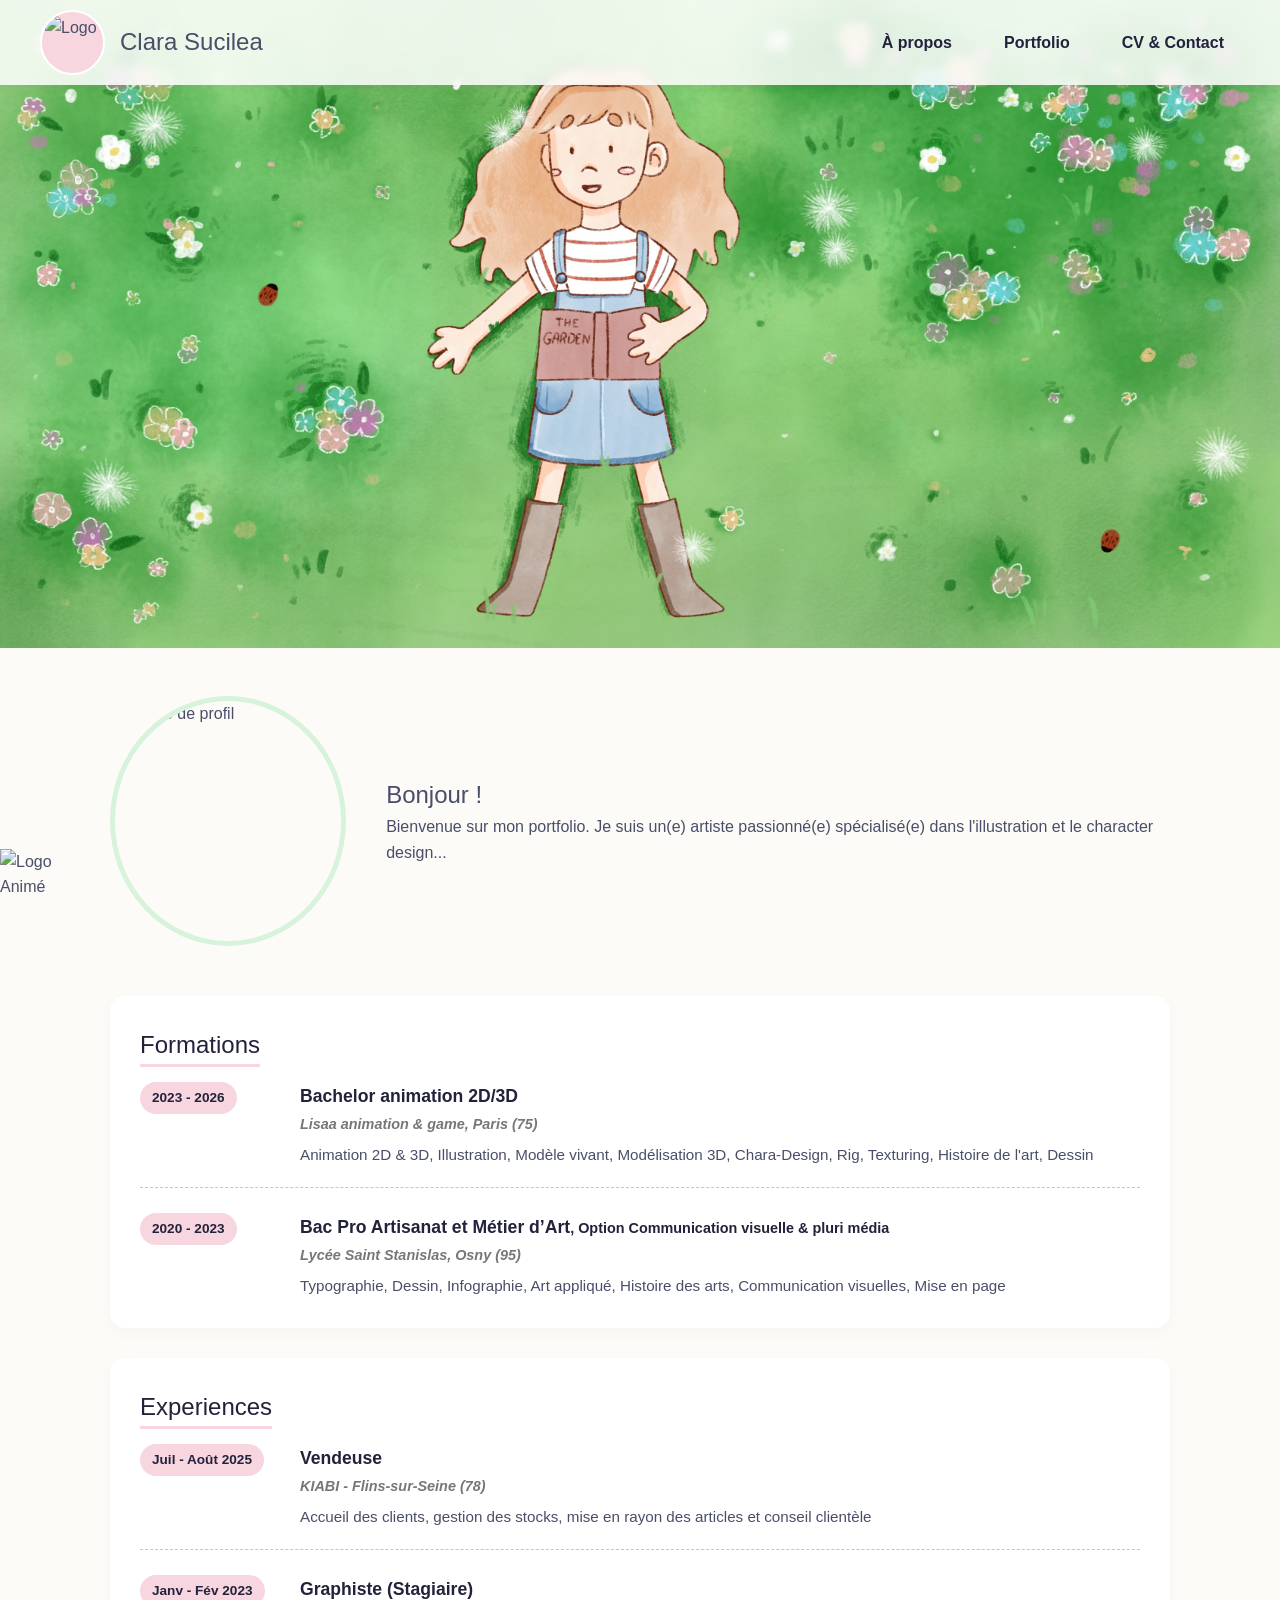
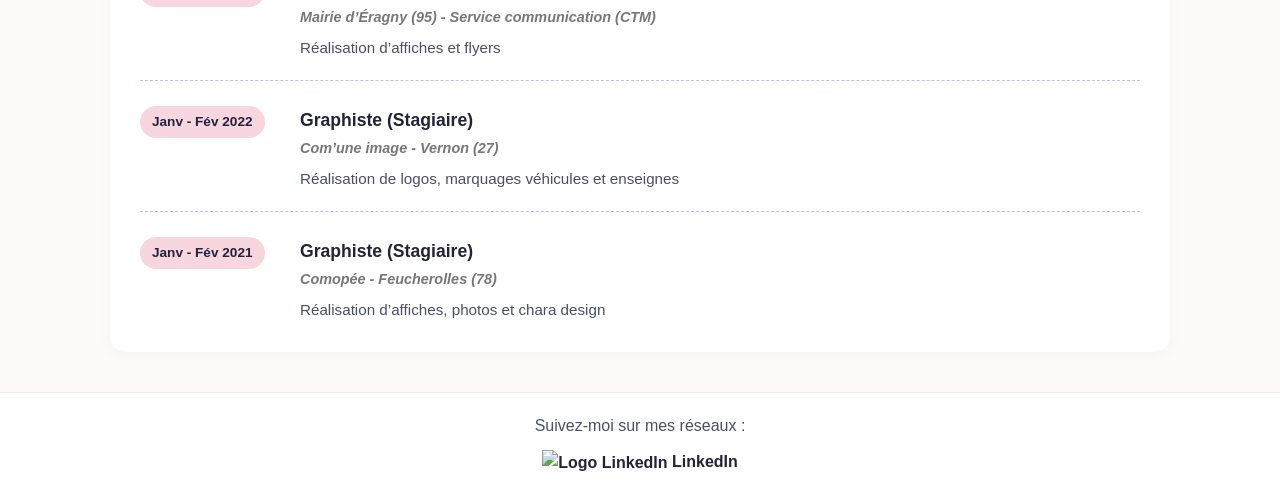
==== index.html @ 0c829f86 "ajout bandeau" ====
<!DOCTYPE html>
<html lang="fr">
<head>
  <meta charset="UTF-8">
  <meta name="viewport" content="width=device-width, initial-scale=1.0">
  <title>Portfolio Clara Sucilea</title>
  <link rel="stylesheet" href="style.css">
</head>
<body>

  <header>
    <nav class="navbar">
      <div class="nav-brand">
        <div class="logo-circle">
          <img src="img/logo.png" alt="Logo">
        </div>
        <h1 class="nav-name">Clara Sucilea</h1>
      </div>
      <ul class="nav-links">
        <li><a href="index.html">À propos</a></li>
        <li><a href="portfolio.html">Portfolio</a></li>
        <li><a href="cv-contact.html">CV & Contact</a></li>
      </ul>
    </nav>
  </header>

  <div class="hero-banner">
    <img src="img/bandeau.jpeg" alt="Bandeau">
  </div>

  <main class="container">
    <section class="about-section">
      <img src="img/profil.jpeg" alt="Photo de profil" class="profile-pic">
      <div>
        <h2>Bonjour !</h2>
        <p>Bienvenue sur mon portfolio. Je suis un(e) artiste passionné(e) spécialisé(e) dans l'illustration et le character design...</p>
      </div>
    </section>

    <section class="resume-section">
      <h2>Formations</h2>
      
      <div class="resume-item">
        <div class="resume-date"><span class="resume-date-badge">2023 - 2026</span></div>
        <div class="resume-content">
          <h3>Bachelor animation 2D/3D</h3>
          <span class="resume-location">Lisaa animation & game, Paris (75)</span>
          <p class="resume-desc">Animation 2D & 3D, Illustration, Modèle vivant, Modélisation 3D, Chara-Design, Rig, Texturing, Histoire de l'art, Dessin</p>
        </div>
      </div>

      <div class="resume-item">
        <div class="resume-date"><span class="resume-date-badge">2020 - 2023</span></div>
        <div class="resume-content">
          <h3>Bac Pro Artisanat et Métier d’Art<span style="font-size: 0.9rem;">, Option Communication visuelle & pluri média </span></h3>
          <span class="resume-location">Lycée Saint Stanislas, Osny (95)</span>
          <p class="resume-desc">Typographie, Dessin, Infographie, Art appliqué, Histoire des arts, Communication visuelles, Mise en page</p>
        </div>
      </div>
    </section>

    <section class="resume-section">
      <h2>Experiences</h2>

      <div class="resume-item">
        <div class="resume-date"><span class="resume-date-badge">Juil - Août 2025</span></div>
        <div class="resume-content">
          <h3>Vendeuse</h3>
          <span class="resume-location">KIABI - Flins-sur-Seine (78)</span>
          <p class="resume-desc">Accueil des clients, gestion des stocks, mise en rayon des articles et conseil clientèle</p>
        </div>
      </div>

      <div class="resume-item">
        <div class="resume-date"><span class="resume-date-badge">Janv - Fév 2023</span></div>
        <div class="resume-content">
          <h3>Graphiste (Stagiaire)</h3>
          <span class="resume-location">Mairie d’Éragny (95) - Service communication (CTM)</span>
          <p class="resume-desc">Réalisation d’affiches et flyers</p>
        </div>
      </div>

      <div class="resume-item">
        <div class="resume-date"><span class="resume-date-badge">Janv - Fév 2022</span></div>
        <div class="resume-content">
          <h3>Graphiste (Stagiaire)</h3>
          <span class="resume-location">Com’une image - Vernon (27)</span>
          <p class="resume-desc">Réalisation de logos, marquages véhicules et enseignes</p>
        </div>
      </div>

      <div class="resume-item">
        <div class="resume-date"><span class="resume-date-badge">Janv - Fév 2021</span></div>
        <div class="resume-content">
          <h3>Graphiste (Stagiaire)</h3>
          <span class="resume-location">Comopée - Feucherolles (78)</span>
          <p class="resume-desc">Réalisation d’affiches, photos et chara design</p>
        </div>
      </div>
    </section>
  </main>

  <footer>
    <p>Suivez-moi sur mes réseaux :</p>
    <div class="social-links">
      <!--<a href="#"><img src="img/instagram.jpeg" alt="Logo Instagram" width="17px" height="17px"> Instagram</a>-->
      <a href="https://www.linkedin.com/in/clara-sucilea-72500a3ab/"><img src="img/linkedin.png" alt="Logo LinkedIn" width="15px" height="15px"> LinkedIn</a>
    </div>
  </footer>

  <div class="scroll-logo-container">
    <img src="img/logo_mouvement_droite.png" id="scroll-logo" alt="Logo Animé">
  </div>

  <script src="script.js"></script>
</body>
</html>
---- style.css ----
@font-face {
  font-family: 'behove';
  src: url('fonts/Behove.ttf') format('opentype'); 
  font-weight: normal;
  font-style: normal;
}

/* Variables de couleurs Pastel */
:root {
  --bg-color: #fdfbf7;
  --header-bg: rgba(255, 255, 255, 0.85);
  --primary-pink: #f7d6e0;
  --accent-purple: #b8c0ff;
  --accent-green: #d8f3dc;
  --accent-blue: #e0f2fe;
  --text-color: #4a4e69;
  --text-dark: #22223b;
  --card-bg: #ffffff;
}

* {
  box-sizing: border-box;
  margin: 0;
  padding: 0;
}

body {
  font-family: 'Segoe UI', Tahoma, Geneva, Verdana, sans-serif;
  background-color: var(--bg-color);
  color: var(--text-color);
  line-height: 1.6;
}

/* Header & Menu Nav Fille */
header {
  position: fixed;
  top: 0;
  left: 0;
  width: 100%;
  z-index: 1000;
  background-color: var(--header-bg);
  backdrop-filter: blur(5px);
  box-shadow: 0 2px 10px rgba(0, 0, 0, 0.05);
}

img {
  max-width: 100%;
  height: auto;
}

h1, h2, h3 {
  font-family: 'behove', cursive, sans-serif; 
  font-weight: normal;
}

/* Menu */
.navbar {
  display: flex;
  justify-content: flex-start; 
  gap: 15px; 
  align-items: center;
  padding: 10px 40px;
}

.nav-brand {
  display: flex;
  align-items: center;
  gap: 15px;
}

.logo-circle {
  width: 65px;
  height: 65px;
  border-radius: 50%;
  background-color: var(--primary-pink);
  overflow: hidden;
  border: 2px solid white;
  display: flex;
  justify-content: center;
  align-items: center;
}

.logo-circle img {
  width: 90%;
  height: 90%;
  object-fit: contain;
}

.nav-links {
  display: flex;
  list-style: none;
  gap: 20px;
  margin-left: auto;
}

.nav-links a {
  text-decoration: none;
  color: var(--text-dark);
  font-weight: 600;
  padding: 8px 16px;
  border-radius: 20px;
  transition: background-color 0.3s;
}

.nav-links a:hover, .nav-links a.active {
  background-color: var(--primary-pink);
}

.nav-name {
  color: var(--text-color);
  margin: 0;
}

/* Submenu pour le Portfolio */
.dropdown {
  position: relative;
}

.dropdown-content {
  display: none;
  position: absolute;
  top: 100%;
  left: 0;
  background-color: var(--card-bg);
  box-shadow: 0 4px 8px rgba(0,0,0,0.1);
  border-radius: 10px;
  overflow: hidden;
  min-width: 160px;
}

.dropdown:hover .dropdown-content {
  display: block;
}

.dropdown-content a {
  display: block;
  padding: 10px 15px;
  color: var(--text-dark);
}

/* Structure générale */
.container {
  max-width: 1100px;
  margin: 40px auto;
  padding: 0 20px;
}

.container-portfolio {
  max-width: 1300px;
  margin: 40px auto;
  padding: 0 20px;
}

.page-content {
  margin-top: 120px; 
}

/* Page À Propos et Contact */
.about-section {
  display: flex;
  gap: 40px;
  align-items: center;
  margin-bottom: 50px;
}

.profile-pic {
  width: 250px;
  height: 250px;
  border-radius: 50%;
  object-fit: cover;
  border: 5px solid var(--accent-green);
}

.resume-section {
  position: relative;
  background-color: var(--card-bg);
  padding: 30px;
  border-radius: 15px;
  box-shadow: 0 4px 15px rgba(0, 0, 0, 0.03);
  margin-bottom: 30px;
}

.resume-section h2 {
  color: var(--text-dark);
  border-bottom: 3px solid var(--primary-pink);
  display: inline-block;
  margin-bottom: 15px;
}

.contact-link {
  color: var(--text-dark);
  text-decoration: none;
  transition: color 0.3s;
}

.contact-image {
  position: absolute;
  width: 100px;
  top: 90px;
  right: -59px;
}

.cv-download {
  text-align: center;
  margin-bottom: 40px;
}

.btn-download {
  display: inline-block;
  background-color: var(--primary-pink);
  color: var(--text-dark);
  padding: 12px 25px;
  border-radius: 25px;
  text-decoration: none;
  font-weight: bold;
  transition: background-color 0.3s;
}

.btn-download:hover {
  background-color: var(--accent-purple);
}

/* Page Portfolio - Grille Masonry */
.intro-box {
  background-color: var(--accent-blue);
  padding: 25px;
  border-radius: 12px;
  margin-bottom: 40px;
  text-align: center;
}

.masonry-grid {
  column-count: 5; 
  column-gap: 20px; 
}

.masonry-item {
  break-inside: avoid; 
  margin-bottom: 20px; 
  cursor: pointer;
  transition: transform 0.3s ease;
  position: relative;
}

.masonry-item:hover {
  transform: scale(1.02); 
}

.masonry-item img {
  width: 100%;
  display: block;
  border-radius: 12px;
  box-shadow: 0 4px 10px rgba(0, 0, 0, 0.08);
}

#lightbox {
  display: none; 
  position: fixed;
  top: 0; left: 0; width: 100%; height: 100%;
  background-color: rgba(0, 0, 0, 0.9);
  z-index: 2000;
  align-items: center;
  justify-content: center;
}

.lightbox-content-wrapper {
  display: flex;
  flex-direction: column;
  align-items: center;
  max-width: 85%;
  max-height: 90vh;
}

#lightbox-img {
  max-width: 100%;
  max-height: 75vh;
  object-fit: contain;
  border: 15px solid white;
  border-bottom: none; 
  background-color: white;
  border-radius: 8px 8px 0 0;
}

.lightbox-info {
  background-color: white;
  width: 100%;
  padding: 20px;
  border-radius: 0 0 8px 8px;
  text-align: center;
  border-top: 2px solid #f0f0f0; 
}

.lightbox-info h3 {
  margin-bottom: 10px;
  color: var(--text-dark);
}

.tag {
  display: inline-block;
  background-color: var(--primary-pink);
  padding: 5px 12px;
  font-size: 0.85rem;
  border-radius: 20px;
  margin: 0 5px;
  font-weight: 600;
  color: var(--text-dark);
}

.close-lightbox {
  position: absolute;
  top: 20px;
  right: 30px;
  color: white;
  font-size: 3rem;
  font-weight: bold;
  cursor: pointer;
  transition: color 0.3s;
  z-index: 2010;
}

.close-lightbox:hover {
  color: var(--primary-pink);
}

/* Boutons Flèches pour la Lightbox */
.lightbox-btn {
  position: absolute;
  top: 50%;
  transform: translateY(-50%);
  background-color: rgba(255, 255, 255, 0.2);
  border: 2px solid white;
  border-radius: 50%;
  width: 50px;
  height: 50px;
  font-size: 1.5rem;
  color: white;
  cursor: pointer;
  display: flex;
  justify-content: center;
  align-items: center;
  transition: background-color 0.3s;
  z-index: 2010; 
}

.lightbox-btn:hover {
  background-color: var(--primary-pink);
  border-color: var(--primary-pink);
}

.prev-lightbox { left: 20px; }
.next-lightbox { right: 20px; }

/* Footer et Logo défilant */
footer {
  background-color: var(--card-bg);
  text-align: center;
  padding: 20px;
  position: relative;
  border-top: 1px solid #eee;
}

.social-links {
  display: flex;
  justify-content: center;
  align-items: center;
  gap: 20px;
  margin-top: 10px;
}

.social-links img {
  width: 17px;
  height: 17px;
  vertical-align: middle;
}

.social-links a {
  text-decoration: none;
  color: var(--text-dark);
  font-weight: bold;
  transition: color 0.3s ease;
}

.social-links a:hover {
  color: var(--primary-pink);
}

.scroll-logo-container {
  position: fixed;
  bottom: 0px;
  left: 0;
  width: 100%;
  pointer-events: none;
  z-index: 999;
}

#scroll-logo {
  width: 80px;
  height: auto;
  position: absolute;
  bottom: 0;
  left: 0;
  transition: left 0.1s ease-out;
}

/* STYLE POUR LES EXPERIENCES ET FORMATIONS */
.resume-item {
  display: flex;
  gap: 20px;
  margin-bottom: 25px;
  padding-bottom: 20px;
  border-bottom: 1px dashed var(--accent-purple); 
}

.resume-item:last-child {
  margin-bottom: 0;
  padding-bottom: 0;
  border-bottom: none; 
}

.resume-date {
  flex: 0 0 140px; 
}

.resume-date-badge {
  display: inline-block;
  background-color: var(--primary-pink);
  color: var(--text-dark);
  padding: 5px 12px;
  border-radius: 20px;
  font-size: 0.85rem;
  font-weight: bold;
  text-align: center;
}

.resume-content {
  flex: 1; 
}

.resume-content h3 {
  font-family: 'Segoe UI', Tahoma, Geneva, Verdana, sans-serif; 
  font-size: 1.1rem;
  font-weight: bold;
  color: var(--text-dark);
  margin-bottom: 3px;
}

.resume-location {
  display: block;
  font-size: 0.9rem;
  font-weight: 600;
  color: #777; 
  margin-bottom: 8px;
  font-style: italic;
}

.resume-desc {
  font-size: 0.95rem;
  color: var(--text-color);
  line-height: 1.5;
}


/* ====================================
   ADAPTATION POUR MOBILE ET TABLETTES 
   ==================================== */
@media (max-width: 768px) {
  /* Navigation */
  .navbar {
    flex-direction: column; 
    align-items: center;
    padding: 10px;
    gap: 10px;
  }

  .nav-brand {
    display: flex;
    align-items: center;
    gap: 15px;
  }

  .logo-circle {
    width: 45px; 
    height: 45px;
  }

  .nav-name {
    font-size: 1.4rem; 
  }

  .nav-links {
    margin: 0;
    margin-left: 0;
    justify-content: center;
    gap: 5px; 
    flex-wrap: wrap;
  }

  .nav-links a {
    font-size: 0.8rem; 
    padding: 6px 10px;
  }

  /* Contenu et marges */
  .hero-banner {
    margin-top: 100px; 
    justify-content: center;
  }
  
  .page-content {
    margin-top: 120px; 
  }

  .hero-text h1 {
    font-size: 3rem;
  }
  
  .about-section {
    flex-direction: column;
    text-align: center;
  }

  .resume-section {
    padding: 20px;
    margin-right: 10px;
  }
  
  .contact-image {
    width: 90px;
    right: -52px;
    top: 85px;
  }
  
  /* Masonry */
  .masonry-grid {
    column-count: 3;
  }

  /* Lightbox */
  .lightbox-btn {
    background-color: rgba(255, 255, 255, 0.6);
    color: var(--text-dark);
    border-color: var(--text-dark);
    width: 40px;
    height: 40px;
    font-size: 1.2rem;
  }

  /* CV & Expériences */
  .resume-item {
    flex-direction: column; 
    gap: 8px; 
  }
  
  .resume-date {
    flex: auto; 
  }
}

/* Écrans très petits */
@media (max-width: 500px) {
  .masonry-grid {
    column-count: 2; 
  }
}
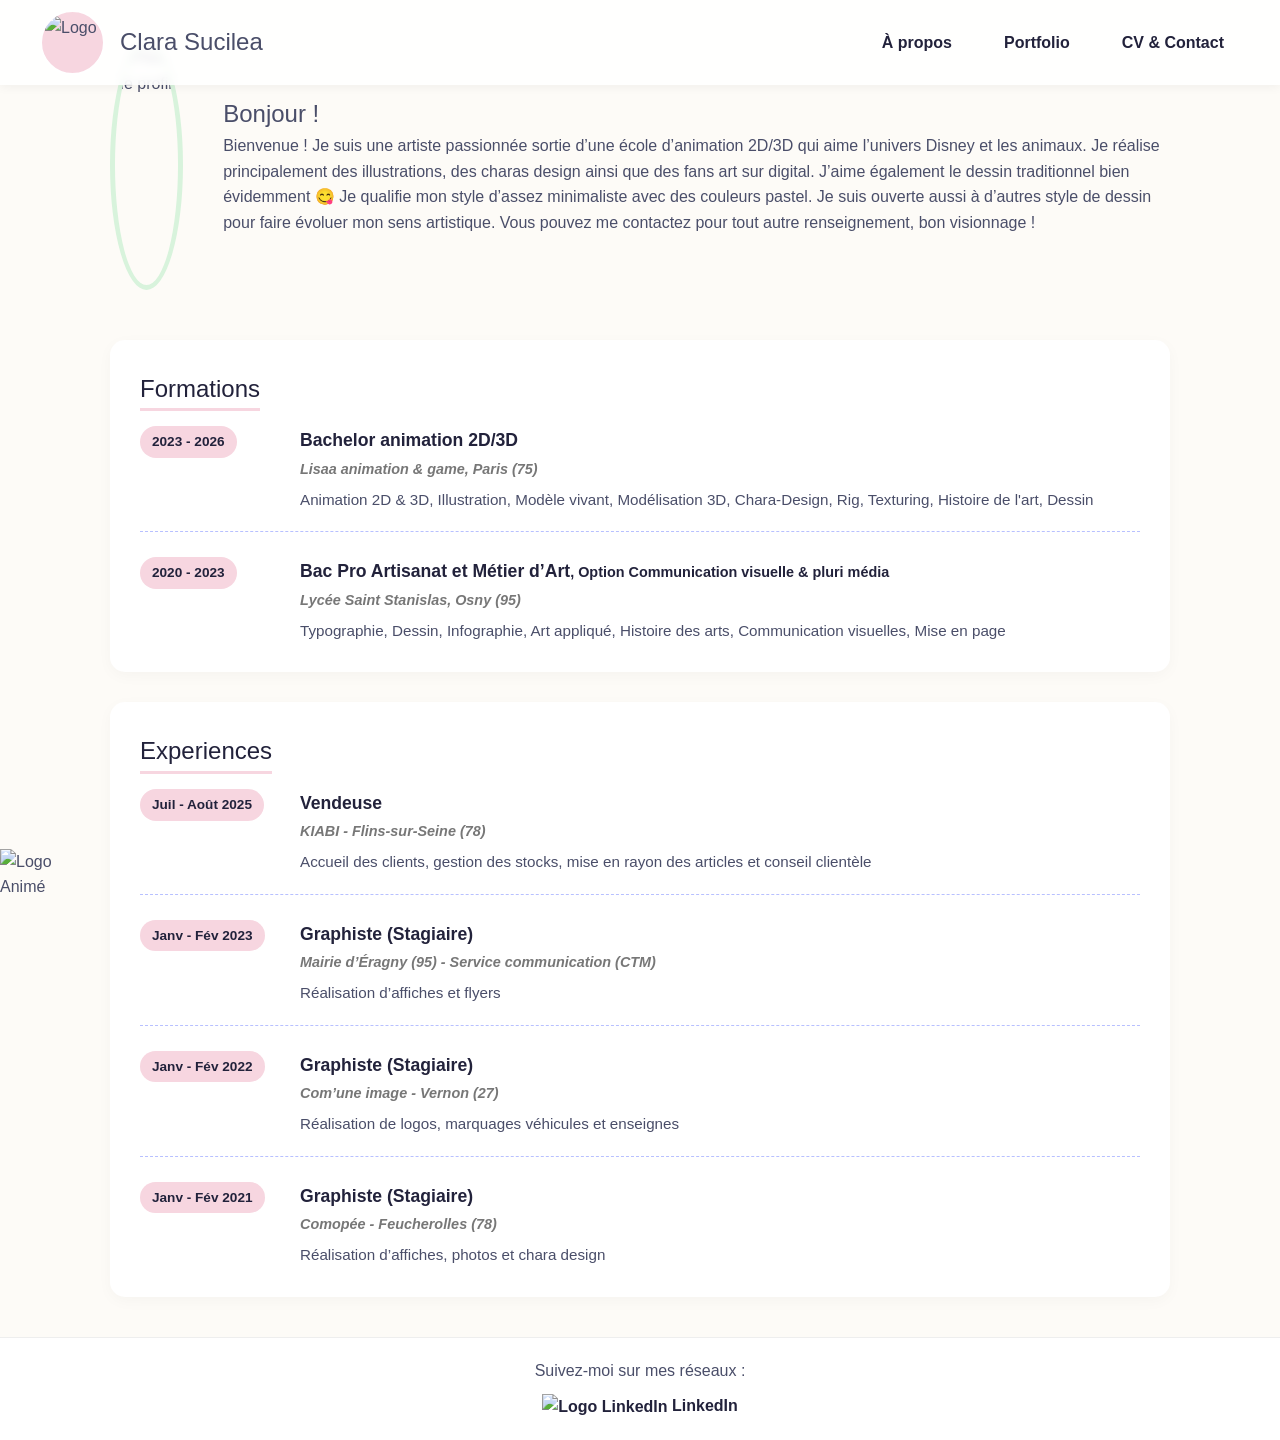
==== commit d45020d3: "signature + presentation" ====
--- a/index.html
+++ b/index.html
@@ -24,16 +24,20 @@
     </nav>
   </header>
 
+  <!--
   <div class="hero-banner">
     <img src="img/bandeau.jpeg" alt="Bandeau">
   </div>
+  -->
 
   <main class="container">
     <section class="about-section">
       <img src="img/profil.jpeg" alt="Photo de profil" class="profile-pic">
       <div>
         <h2>Bonjour !</h2>
-        <p>Bienvenue sur mon portfolio. Je suis un(e) artiste passionné(e) spécialisé(e) dans l'illustration et le character design...</p>
+        <p>
+          Bienvenue ! Je suis une artiste passionnée sortie d’une école d’animation 2D/3D qui aime l’univers Disney et les animaux. Je réalise principalement des illustrations, des charas design ainsi que des fans art sur digital. J’aime également le dessin traditionnel bien évidemment 😋 Je qualifie mon style d’assez minimaliste avec des couleurs pastel. Je suis ouverte aussi à d’autres style de dessin pour faire évoluer mon sens artistique. Vous pouvez me contactez pour tout autre renseignement, bon visionnage !
+        </p>
       </div>
     </section>
 
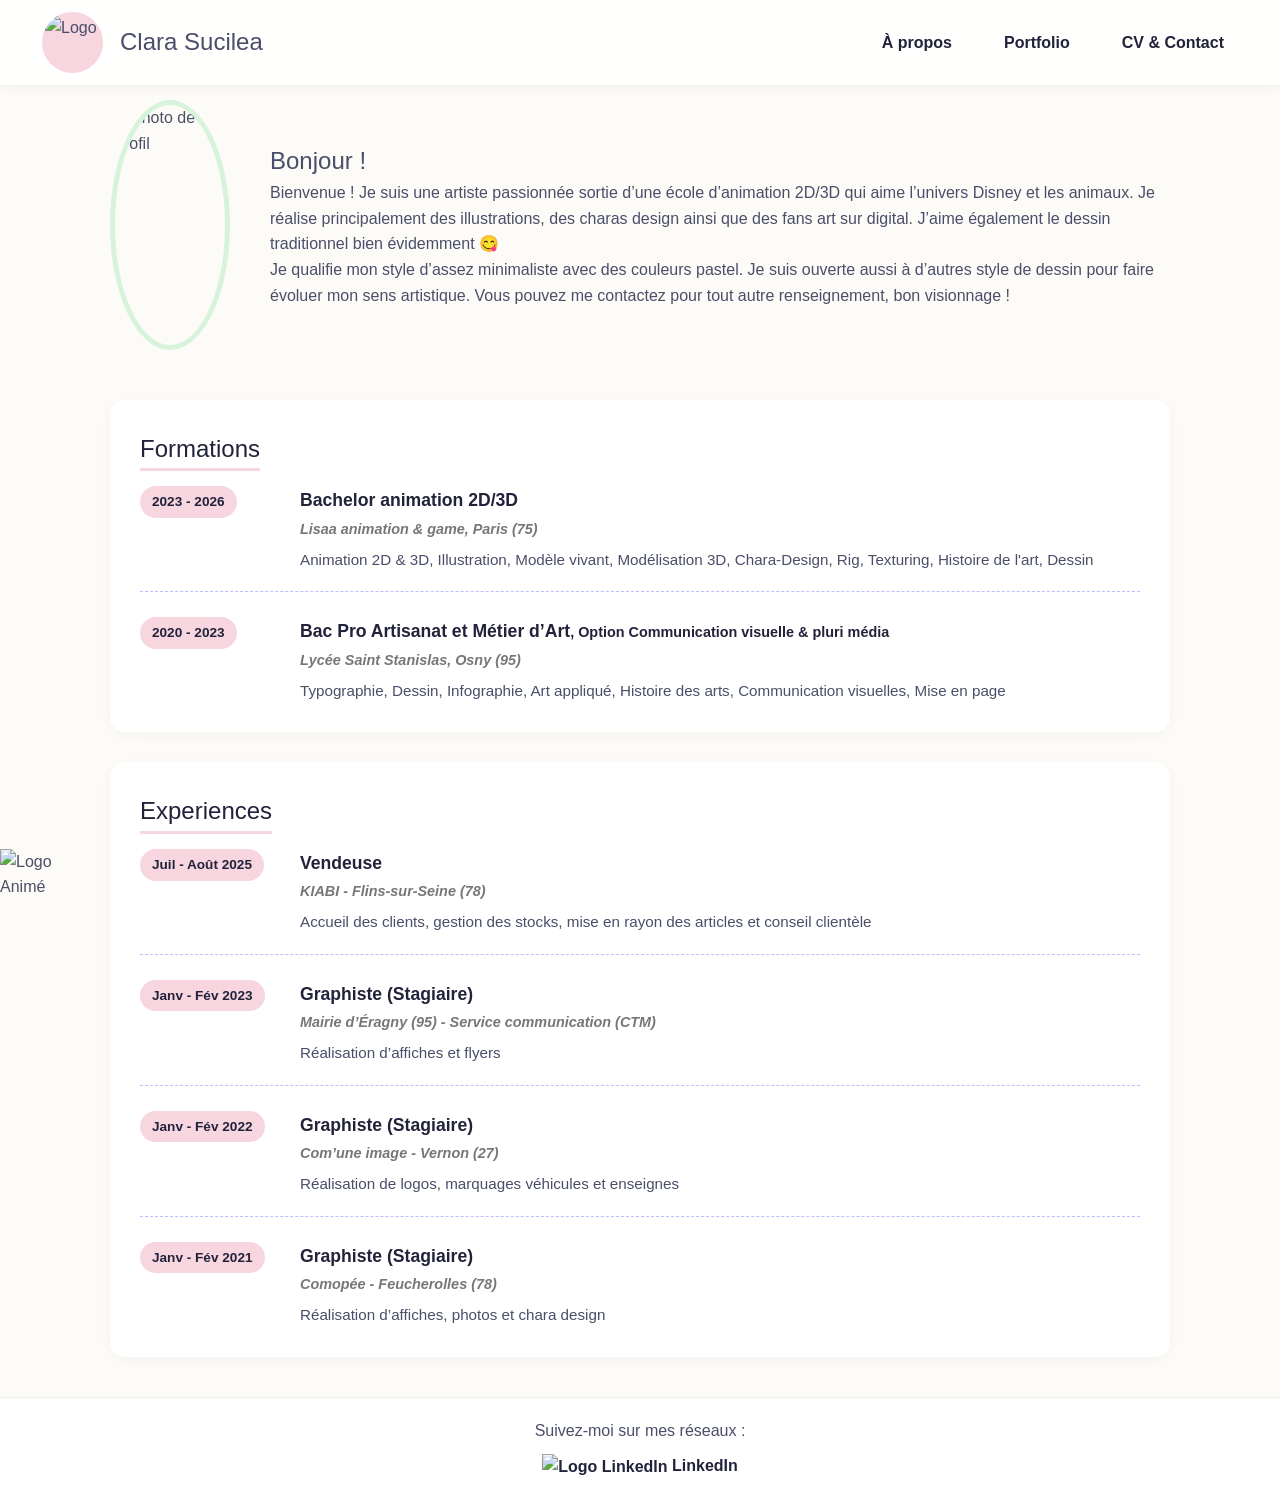
==== commit b1305050: "index" ====
--- a/index.html
+++ b/index.html
@@ -36,7 +36,8 @@
       <div>
         <h2>Bonjour !</h2>
         <p>
-          Bienvenue ! Je suis une artiste passionnée sortie d’une école d’animation 2D/3D qui aime l’univers Disney et les animaux. Je réalise principalement des illustrations, des charas design ainsi que des fans art sur digital. J’aime également le dessin traditionnel bien évidemment 😋 Je qualifie mon style d’assez minimaliste avec des couleurs pastel. Je suis ouverte aussi à d’autres style de dessin pour faire évoluer mon sens artistique. Vous pouvez me contactez pour tout autre renseignement, bon visionnage !
+          Bienvenue ! Je suis une artiste passionnée sortie d’une école d’animation 2D/3D qui aime l’univers Disney et les animaux. Je réalise principalement des illustrations, des charas design ainsi que des fans art sur digital. J’aime également le dessin traditionnel bien évidemment 😋 <br>
+          Je qualifie mon style d’assez minimaliste avec des couleurs pastel. Je suis ouverte aussi à d’autres style de dessin pour faire évoluer mon sens artistique. Vous pouvez me contactez pour tout autre renseignement, bon visionnage !
         </p>
       </div>
     </section>
--- a/style.css
+++ b/style.css
@@ -141,7 +141,10 @@
 /* Structure générale */
 .container {
   max-width: 1100px;
-  margin: 40px auto;
+  margin-top: 100px; 
+  margin-bottom: 40px;
+  margin-left: auto;
+  margin-right: auto;
   padding: 0 20px;
 }
 
@@ -472,12 +475,6 @@
     gap: 10px;
   }
 
-  .nav-brand {
-    display: flex;
-    align-items: center;
-    gap: 15px;
-  }
-
   .logo-circle {
     width: 45px; 
     height: 45px;
